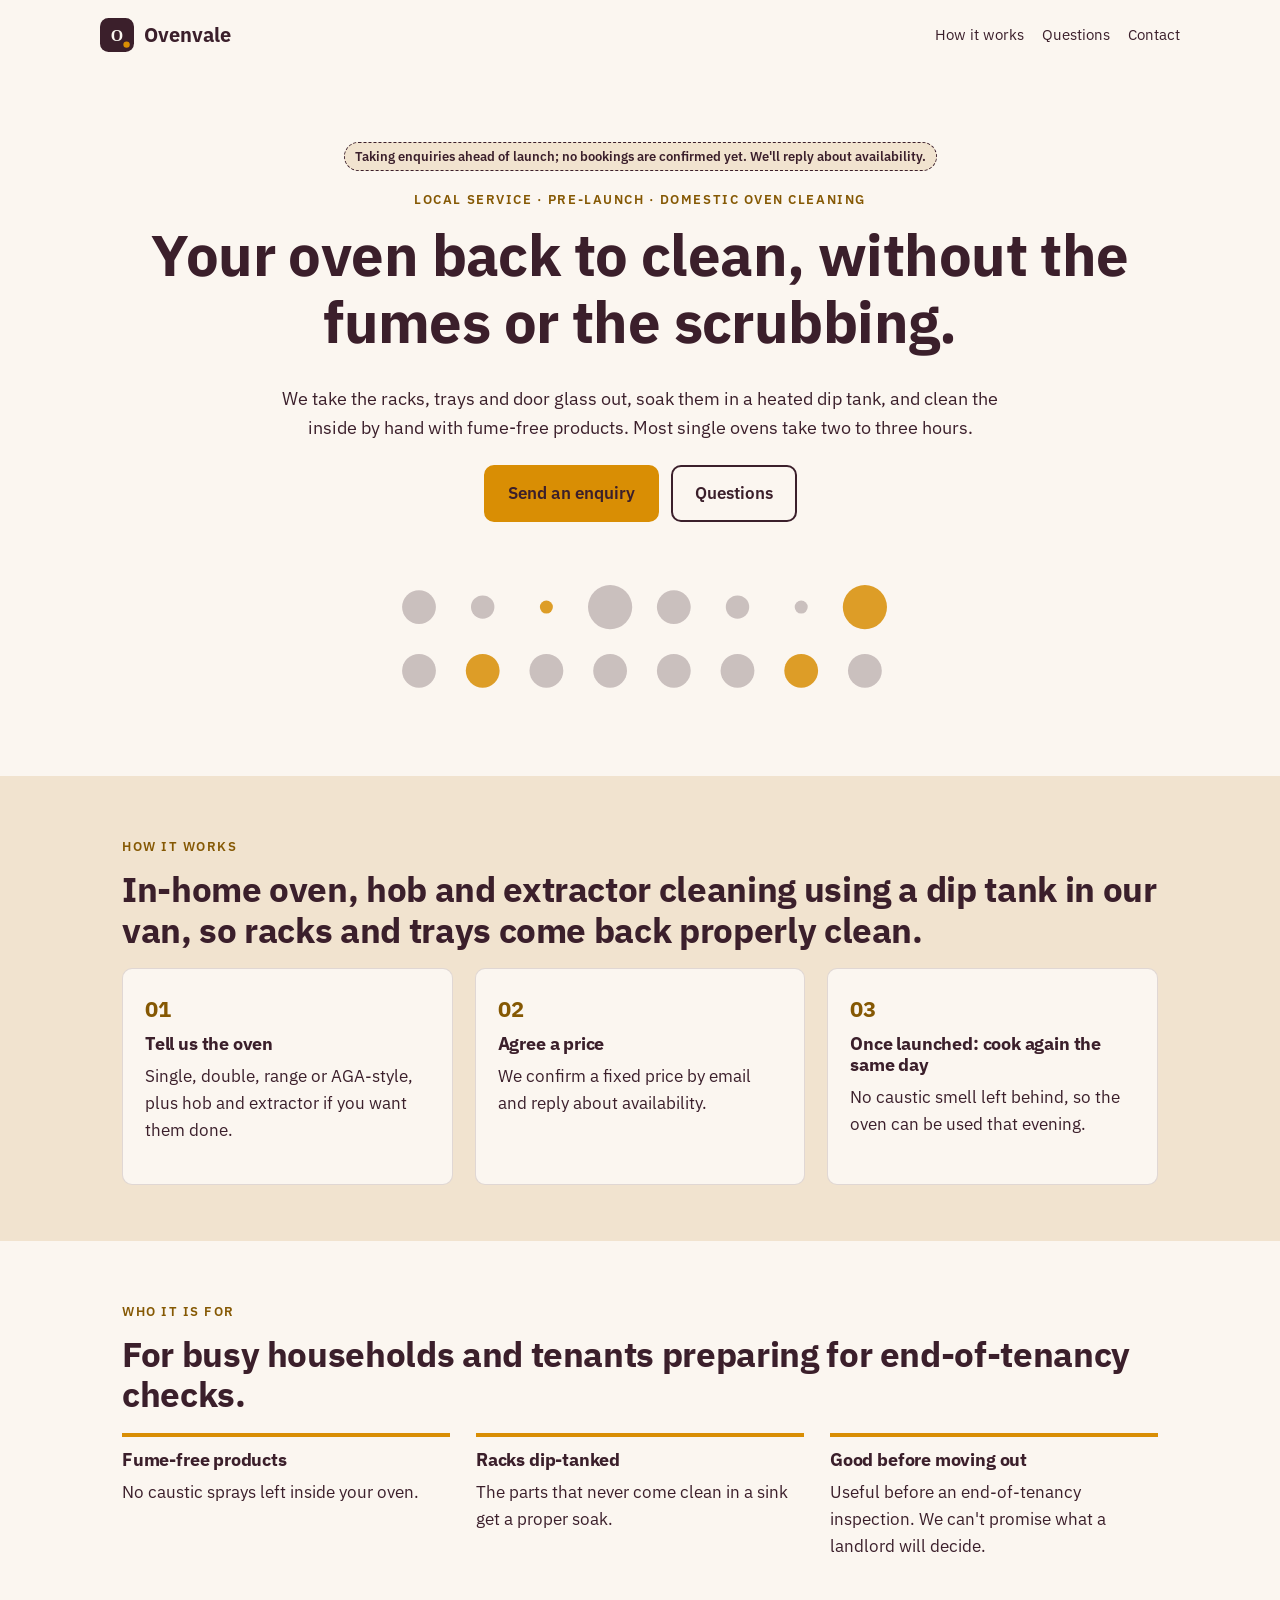
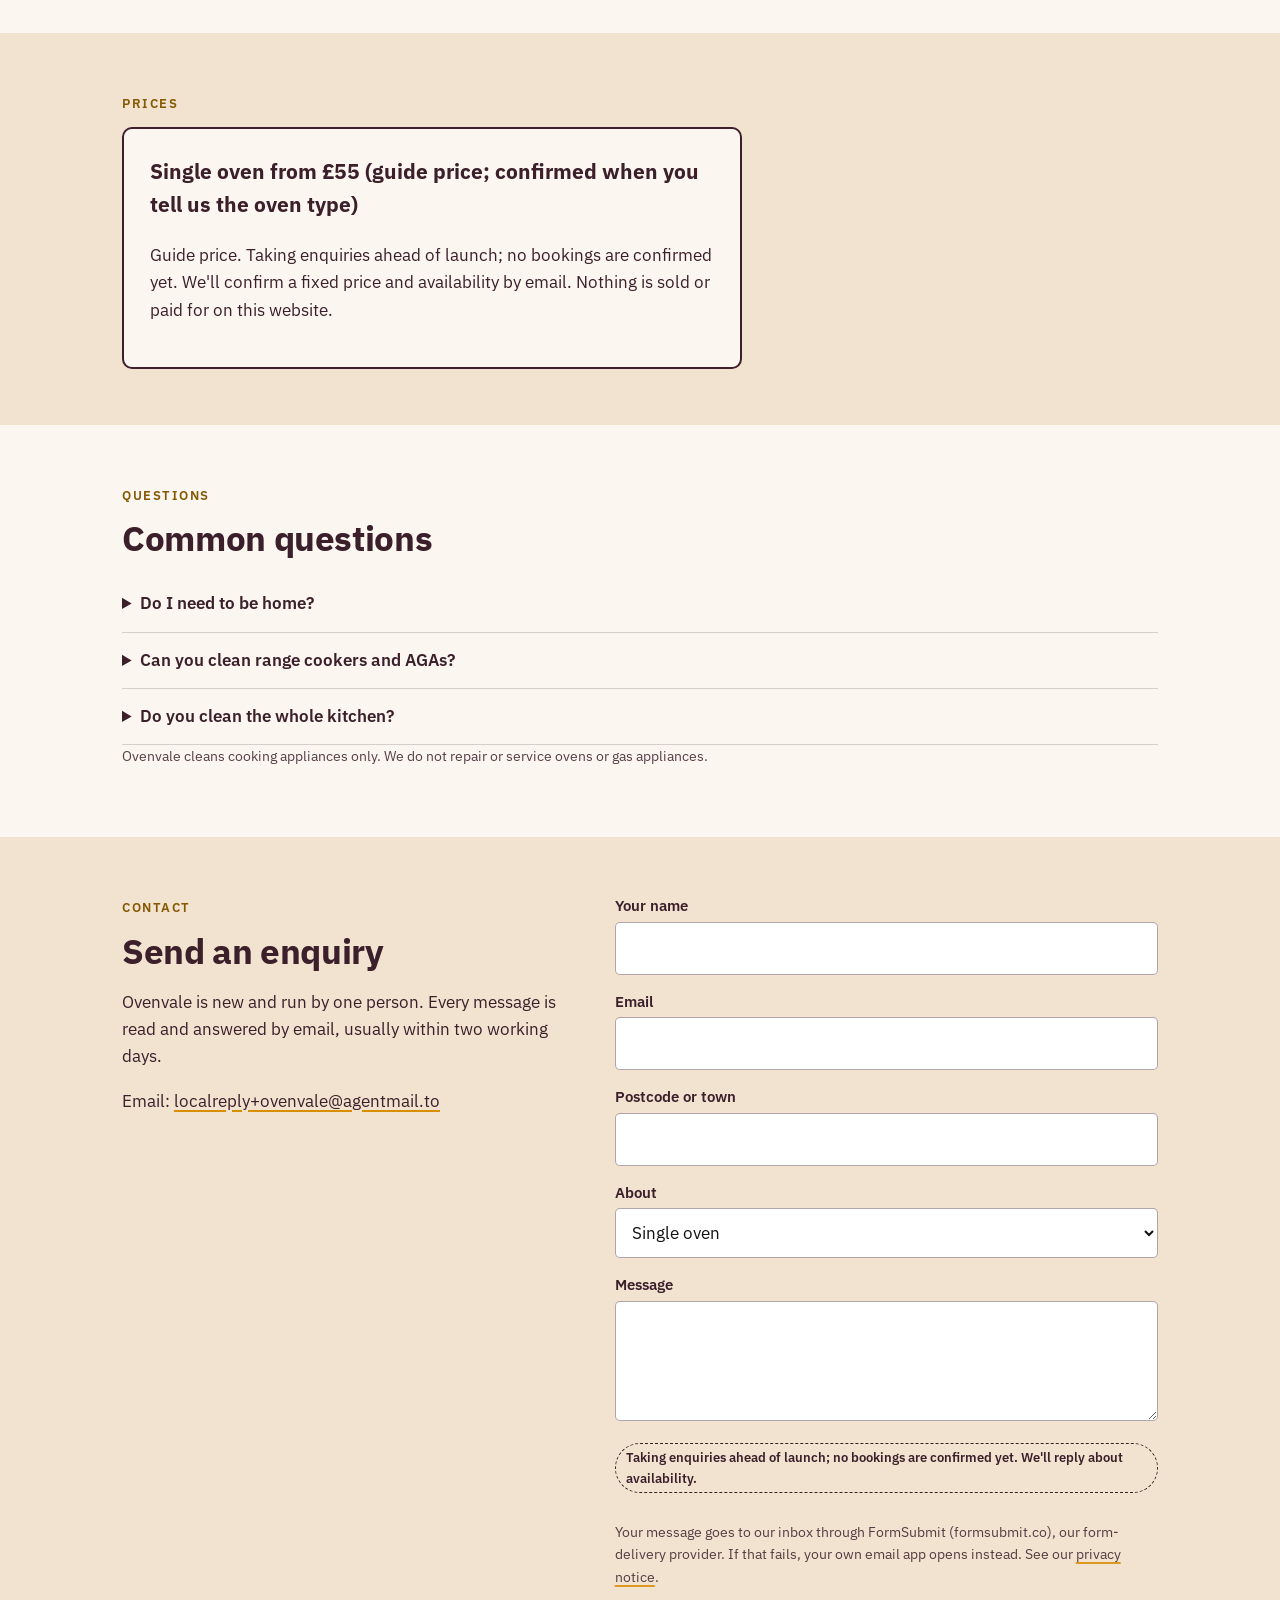
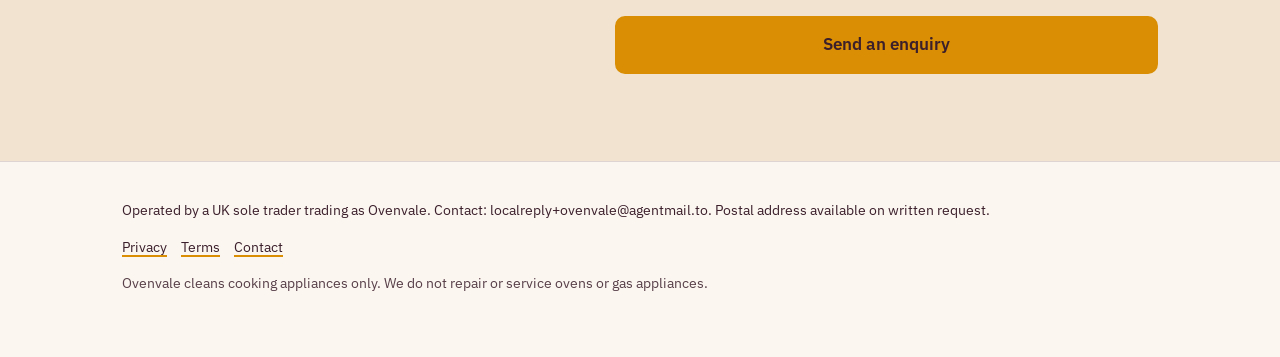
==== index.html @ 5420f359 "Publish site 2026-10-19 19:14 BST" ====
<!doctype html>
<html lang="en-GB">
<head>
<meta charset="utf-8">
<meta name="viewport" content="width=device-width, initial-scale=1">
<meta http-equiv="Content-Security-Policy" content="default-src 'self'; img-src 'self' data: https://localreplyloop.goatcounter.com; style-src 'self'; script-src 'self'; font-src 'self'; connect-src 'self' https://formsubmit.co; form-action 'self'; base-uri 'self'; object-src 'none'">
<meta name="referrer" content="strict-origin-when-cross-origin">
<title>Ovenvale: Your oven back to clean, without the fumes or the scrubbing</title>
<meta name="description" content="In-home oven, hob and extractor cleaning using a dip tank in our van, so racks and trays come back properly clean.">
<meta name="theme-color" content="#3B1F2B">
<meta property="og:type" content="website"><meta property="og:title" content="Ovenvale: Your oven back to clean, without the fumes or the scrubbing"><meta property="og:description" content="In-home oven, hob and extractor cleaning using a dip tank in our van, so racks and trays come back properly clean.">
<meta property="og:image" content="https://evanturner557-del.github.io/ovenvale/assets/og.png"><meta property="og:image:width" content="1200"><meta property="og:image:height" content="630">
<meta property="og:image:alt" content="Ovenvale: Your oven back to clean, without the fumes or the scrubbing."><meta property="og:site_name" content="Ovenvale"><meta property="og:locale" content="en_GB">
<meta property="og:url" content="https://evanturner557-del.github.io/ovenvale/"><meta name="twitter:card" content="summary_large_image">
<link rel="canonical" href="https://evanturner557-del.github.io/ovenvale/">
<link rel="icon" href="assets/favicon.svg" type="image/svg+xml">
<link rel="stylesheet" href="assets/site.css">
<script src="assets/config.js"></script>
<script src="assets/analytics.js" defer></script>
<script src="_shared/kit.js" defer></script>
</head>
<body>
<a class="skip" href="#main">Skip to content</a>
<header><div class="wrap top"><a class="brand" href="./"><svg viewBox="0 0 64 64" aria-hidden="true" width="34" height="34"><rect width="64" height="64" rx="16" fill="#3B1F2B"/><text x="32" y="43" text-anchor="middle" font-family="Georgia, serif" font-weight="700" font-size="30" fill="#FBF6F0">O</text><circle cx="50" cy="50" r="6" fill="#D98E04"/></svg>Ovenvale</a><nav aria-label="Primary"><a href="#how">How it works</a><a href="#faq">Questions</a><a href="#contact">Contact</a></nav></div></header><section class="hero"><div class="wrap"><span class="draft">Taking enquiries ahead of launch; no bookings are confirmed yet. We&#x27;ll reply about availability.</span><br><span class="eyebrow">Local service · pre-launch · Domestic oven cleaning</span><h1>Your oven back to clean, without the fumes or the scrubbing.</h1><p class="lede">We take the racks, trays and door glass out, soak them in a heated dip tank, and clean the inside by hand with fume-free products. Most single ovens take two to three hours.</p><div class="ctas"><a class="btn" href="#contact" data-cta="hero">Send an enquiry</a><a class="btn ghost" href="#faq" data-cta="hero-secondary">Questions</a></div><div class="art"><svg viewBox="0 0 400 400" role="img" aria-label="Decorative pattern" class="motif" preserveAspectRatio="xMidYMid slice"><circle cx="30" cy="30" r="13" fill="#D98E04" fill-opacity="0.85"/><circle cx="30" cy="79" r="13" fill="#3B1F2B" fill-opacity="0.25"/><circle cx="30" cy="128" r="13" fill="#3B1F2B" fill-opacity="0.25"/><circle cx="30" cy="177" r="13" fill="#3B1F2B" fill-opacity="0.25"/><circle cx="30" cy="226" r="13" fill="#3B1F2B" fill-opacity="0.25"/><circle cx="30" cy="275" r="13" fill="#D98E04" fill-opacity="0.85"/><circle cx="30" cy="324" r="13" fill="#3B1F2B" fill-opacity="0.25"/><circle cx="30" cy="373" r="13" fill="#3B1F2B" fill-opacity="0.25"/><circle cx="79" cy="30" r="13" fill="#3B1F2B" fill-opacity="0.25"/><circle cx="79" cy="79" r="17" fill="#3B1F2B" fill-opacity="0.25"/><circle cx="79" cy="128" r="5" fill="#3B1F2B" fill-opacity="0.25"/><circle cx="79" cy="177" r="9" fill="#3B1F2B" fill-opacity="0.25"/><circle cx="79" cy="226" r="13" fill="#D98E04" fill-opacity="0.85"/><circle cx="79" cy="275" r="17" fill="#3B1F2B" fill-opacity="0.25"/><circle cx="79" cy="324" r="5" fill="#3B1F2B" fill-opacity="0.25"/><circle cx="79" cy="373" r="9" fill="#3B1F2B" fill-opacity="0.25"/><circle cx="128" cy="30" r="13" fill="#3B1F2B" fill-opacity="0.25"/><circle cx="128" cy="79" r="5" fill="#3B1F2B" fill-opacity="0.25"/><circle cx="128" cy="128" r="13" fill="#3B1F2B" fill-opacity="0.25"/><circle cx="128" cy="177" r="5" fill="#D98E04" fill-opacity="0.85"/><circle cx="128" cy="226" r="13" fill="#3B1F2B" fill-opacity="0.25"/><circle cx="128" cy="275" r="5" fill="#3B1F2B" fill-opacity="0.25"/><circle cx="128" cy="324" r="13" fill="#3B1F2B" fill-opacity="0.25"/><circle cx="128" cy="373" r="5" fill="#3B1F2B" fill-opacity="0.25"/><circle cx="177" cy="30" r="13" fill="#3B1F2B" fill-opacity="0.25"/><circle cx="177" cy="79" r="9" fill="#3B1F2B" fill-opacity="0.25"/><circle cx="177" cy="128" r="5" fill="#D98E04" fill-opacity="0.85"/><circle cx="177" cy="177" r="17" fill="#3B1F2B" fill-opacity="0.25"/><circle cx="177" cy="226" r="13" fill="#3B1F2B" fill-opacity="0.25"/><circle cx="177" cy="275" r="9" fill="#3B1F2B" fill-opacity="0.25"/><circle cx="177" cy="324" r="5" fill="#3B1F2B" fill-opacity="0.25"/><circle cx="177" cy="373" r="17" fill="#D98E04" fill-opacity="0.85"/><circle cx="226" cy="30" r="13" fill="#3B1F2B" fill-opacity="0.25"/><circle cx="226" cy="79" r="13" fill="#D98E04" fill-opacity="0.85"/><circle cx="226" cy="128" r="13" fill="#3B1F2B" fill-opacity="0.25"/><circle cx="226" cy="177" r="13" fill="#3B1F2B" fill-opacity="0.25"/><circle cx="226" cy="226" r="13" fill="#3B1F2B" fill-opacity="0.25"/><circle cx="226" cy="275" r="13" fill="#3B1F2B" fill-opacity="0.25"/><circle cx="226" cy="324" r="13" fill="#D98E04" fill-opacity="0.85"/><circle cx="226" cy="373" r="13" fill="#3B1F2B" fill-opacity="0.25"/><circle cx="275" cy="30" r="13" fill="#D98E04" fill-opacity="0.85"/><circle cx="275" cy="79" r="17" fill="#3B1F2B" fill-opacity="0.25"/><circle cx="275" cy="128" r="5" fill="#3B1F2B" fill-opacity="0.25"/><circle cx="275" cy="177" r="9" fill="#3B1F2B" fill-opacity="0.25"/><circle cx="275" cy="226" r="13" fill="#3B1F2B" fill-opacity="0.25"/><circle cx="275" cy="275" r="17" fill="#D98E04" fill-opacity="0.85"/><circle cx="275" cy="324" r="5" fill="#3B1F2B" fill-opacity="0.25"/><circle cx="275" cy="373" r="9" fill="#3B1F2B" fill-opacity="0.25"/><circle cx="324" cy="30" r="13" fill="#3B1F2B" fill-opacity="0.25"/><circle cx="324" cy="79" r="5" fill="#3B1F2B" fill-opacity="0.25"/><circle cx="324" cy="128" r="13" fill="#3B1F2B" fill-opacity="0.25"/><circle cx="324" cy="177" r="5" fill="#3B1F2B" fill-opacity="0.25"/><circle cx="324" cy="226" r="13" fill="#D98E04" fill-opacity="0.85"/><circle cx="324" cy="275" r="5" fill="#3B1F2B" fill-opacity="0.25"/><circle cx="324" cy="324" r="13" fill="#3B1F2B" fill-opacity="0.25"/><circle cx="324" cy="373" r="5" fill="#3B1F2B" fill-opacity="0.25"/><circle cx="373" cy="30" r="13" fill="#3B1F2B" fill-opacity="0.25"/><circle cx="373" cy="79" r="9" fill="#3B1F2B" fill-opacity="0.25"/><circle cx="373" cy="128" r="5" fill="#3B1F2B" fill-opacity="0.25"/><circle cx="373" cy="177" r="17" fill="#D98E04" fill-opacity="0.85"/><circle cx="373" cy="226" r="13" fill="#3B1F2B" fill-opacity="0.25"/><circle cx="373" cy="275" r="9" fill="#3B1F2B" fill-opacity="0.25"/><circle cx="373" cy="324" r="5" fill="#3B1F2B" fill-opacity="0.25"/><circle cx="373" cy="373" r="17" fill="#3B1F2B" fill-opacity="0.25"/></svg></div></div></section>
<main id="main">
<section class="tint" id="how"><div class="wrap"><span class="eyebrow">How it works</span><h2>In-home oven, hob and extractor cleaning using a dip tank in our van, so racks and trays come back properly clean.</h2><div class="steps"><div class="step"><h3>Tell us the oven</h3><p>Single, double, range or AGA-style, plus hob and extractor if you want them done.</p></div><div class="step"><h3>Agree a price</h3><p>We confirm a fixed price by email and reply about availability.</p></div><div class="step"><h3>Once launched: cook again the same day</h3><p>No caustic smell left behind, so the oven can be used that evening.</p></div></div></div></section>
<section><div class="wrap"><span class="eyebrow">Who it is for</span><h2>For busy households and tenants preparing for end-of-tenancy checks.</h2><div class="points"><div class="point"><h3>Fume-free products</h3><p>No caustic sprays left inside your oven.</p></div><div class="point"><h3>Racks dip-tanked</h3><p>The parts that never come clean in a sink get a proper soak.</p></div><div class="point"><h3>Good before moving out</h3><p>Useful before an end-of-tenancy inspection. We can&#x27;t promise what a landlord will decide.</p></div></div></div></section>
<section class="tint" id="price"><div class="wrap"><span class="eyebrow">Prices</span><div class="pricebox"><p class="price">Single oven from £55 (guide price; confirmed when you tell us the oven type)</p><p>Guide price. Taking enquiries ahead of launch; no bookings are confirmed yet. We&#x27;ll confirm a fixed price and availability by email. Nothing is sold or paid for on this website.</p></div></div></section>
<section id="faq"><div class="wrap"><span class="eyebrow">Questions</span><h2>Common questions</h2><details><summary>Do I need to be home?</summary><p>Someone needs to let us in and be around at the end to check the oven. You don&#x27;t need to watch.</p></details><details><summary>Can you clean range cookers and AGAs?</summary><p>Range cookers yes. For AGA-style heat-storage cookers, tell us the model first so we can check.</p></details><details><summary>Do you clean the whole kitchen?</summary><p>No. Ovens, hobs, extractors and microwaves only.</p></details><p class="fine" style="margin-top:18px">Ovenvale cleans cooking appliances only. We do not repair or service ovens or gas appliances.</p></div></section>
<section class="tint" id="contact"><div class="wrap contact-grid"><div><span class="eyebrow">Contact</span><h2>Send an enquiry</h2><p>Ovenvale is new and run by one person. Every message is read and answered by email, usually within two working days.</p><p>Email: <a href="mailto:localreply+ovenvale@agentmail.to">localreply+ovenvale@agentmail.to</a></p></div><form class="form" data-contact data-formsubmit="localreply+ovenvale@agentmail.to" data-email="localreply+ovenvale@agentmail.to" data-subject="Ovenvale enquiry" novalidate>
<div><label for="f-name">Your name</label><input id="f-name" name="name" autocomplete="name" required></div>
<div><label for="f-email">Email</label><input id="f-email" name="email" type="email" autocomplete="email" required></div>
<div><label for="f-postcode">Postcode or town</label><input id="f-postcode" name="postcode" autocomplete="postal-code"></div><div><label for="f-plan">About</label><select id="f-plan" name="plan"><option value="Single oven">Single oven</option><option value="Double oven">Double oven</option><option value="Range cooker">Range cooker</option><option value="Hob or extractor too">Hob or extractor too</option></select></div>
<div><label for="f-message">Message</label><textarea id="f-message" name="message"></textarea></div>
<p class="draft">Taking enquiries ahead of launch; no bookings are confirmed yet. We&#x27;ll reply about availability.</p><p class="hint">Your message goes to our inbox through FormSubmit (formsubmit.co), our form-delivery provider. If that fails, your own email app opens instead. See our <a href="privacy.html">privacy notice</a>.</p>
<button class="btn" type="submit">Send an enquiry</button>
<p class="form-status" role="status" aria-live="polite"></p>
</form></div></section>
</main><footer><div class="wrap"><p>Operated by a UK sole trader trading as Ovenvale. Contact: localreply+ovenvale@agentmail.to. Postal address available on written request.</p>
<p><a href="privacy.html">Privacy</a><a href="terms.html">Terms</a><a href="./#contact">Contact</a></p>
<p class="fine">Ovenvale cleans cooking appliances only. We do not repair or service ovens or gas appliances.</p></div></footer>
</body></html>
---- assets/site.css ----
@font-face{font-family:'IBM Plex Sans';font-weight:700;font-style:normal;font-display:swap;src:url(fonts/ibm-plex-sans-latin-700-normal.woff2) format('woff2')}
@font-face{font-family:'IBM Plex Sans';font-weight:400;font-style:normal;font-display:swap;src:url(fonts/ibm-plex-sans-latin-400-normal.woff2) format('woff2')}
@font-face{font-family:'IBM Plex Sans';font-weight:600;font-style:normal;font-display:swap;src:url(fonts/ibm-plex-sans-latin-600-normal.woff2) format('woff2')}
:root{--ink:#3B1F2B;--paper:#FBF6F0;--acc:#D98E04;--acc-text:#855803;--on-acc:#3B1F2B;--soft:#F1E3CF;--on-ink:#FBF6F0;--r:10px;--br:10px;--head:'IBM Plex Sans', system-ui, sans-serif;--body:'IBM Plex Sans', system-ui, sans-serif}
*,*::before,*::after{box-sizing:border-box}html{scroll-behavior:smooth}@media (prefers-reduced-motion:reduce){html{scroll-behavior:auto}*{transition:none!important}}
body{margin:0;font-family:var(--body);color:var(--ink);background:var(--paper);line-height:1.6;font-size:17px;-webkit-font-smoothing:antialiased}
h1,h2,h3{font-family:var(--head);line-height:1.15;margin:0 0 .5em;letter-spacing:-.01em}h1{font-size:clamp(2.1rem,5vw,3.6rem)}h2{font-size:clamp(1.5rem,3vw,2.2rem)}h3{font-size:1.15rem}
p{margin:0 0 1em}a{color:var(--ink);text-decoration-color:var(--acc);text-underline-offset:3px;text-decoration-thickness:2px}
.wrap{max-width:1080px;margin:0 auto;padding:0 22px}.skip{position:absolute;left:-999px}.skip:focus{left:12px;top:12px;background:var(--ink);color:var(--on-ink);padding:8px 12px;z-index:9}
:focus-visible{outline:3px solid var(--acc);outline-offset:2px}
.top{display:flex;align-items:center;justify-content:space-between;padding:18px 0;gap:16px}.brand{display:flex;align-items:center;gap:10px;font-family:var(--head);font-weight:700;font-size:1.25rem;text-decoration:none}
.top nav a{margin-left:18px;font-size:.95rem;text-decoration:none}.top nav a:hover{text-decoration:underline}
.btn{display:inline-block;background:var(--acc);color:var(--on-acc);padding:13px 22px;border-radius:var(--br);font-weight:600;text-decoration:none;border:2px solid var(--acc);cursor:pointer;font:inherit;font-weight:600}
.btn:hover{filter:brightness(.94)}.btn.ghost{background:transparent;color:var(--ink);border-color:var(--ink)}
.eyebrow{display:inline-block;font-size:.8rem;letter-spacing:.12em;text-transform:uppercase;font-weight:600;color:var(--acc-text);margin-bottom:12px}
.hero{padding:48px 0 64px}.hero .lede{font-size:1.15rem;max-width:40em}.ctas{display:flex;gap:12px;flex-wrap:wrap;margin-top:22px}
.motif{width:100%;height:auto;max-width:420px;display:block}
.draft{display:inline-block;background:var(--soft);border:1px dashed var(--ink);padding:3px 10px;border-radius:999px;font-size:.82rem;font-weight:600;margin-bottom:14px}
section{padding:56px 0}.tint{background:var(--soft)}
.steps{display:grid;grid-template-columns:repeat(auto-fit,minmax(220px,1fr));gap:22px;counter-reset:s}
.step{padding:22px;border-radius:var(--r);background:var(--paper);border:1px solid color-mix(in srgb,var(--ink) 14%,transparent)}
.step::before{counter-increment:s;content:"0" counter(s);font-family:var(--head);font-weight:700;color:var(--acc-text);display:block;font-size:1.4rem;margin-bottom:6px}
.points{display:grid;grid-template-columns:repeat(auto-fit,minmax(240px,1fr));gap:26px}.point h3{border-top:4px solid var(--acc);padding-top:12px}
.price{font-family:var(--head);font-size:1.3rem;font-weight:700}.pricebox{border:2px solid var(--ink);border-radius:var(--r);padding:26px;max-width:620px;background:var(--paper)}
details{border-bottom:1px solid color-mix(in srgb,var(--ink) 18%,transparent);padding:14px 0}summary{cursor:pointer;font-weight:600}details p{margin-top:10px}
.form{display:grid;gap:14px;max-width:620px}.form label{font-weight:600;font-size:.95rem;display:block;margin-bottom:4px}
.form input,.form textarea,.form select{width:100%;padding:12px;border:1.5px solid color-mix(in srgb,var(--ink) 40%,transparent);border-radius:calc(var(--r)/2);font:inherit;background:#fff;color:#111}
.form textarea{min-height:120px}.hint,.fine{font-size:.88rem;opacity:.85}.form-status{font-weight:600}
.contact-grid{display:grid;grid-template-columns:1fr 1.2fr;gap:40px}@media(max-width:800px){.contact-grid{grid-template-columns:1fr}.top nav{display:none}}
footer{padding:36px 0 48px;font-size:.9rem;border-top:1px solid color-mix(in srgb,var(--ink) 15%,transparent)}footer a{margin-right:14px}
.tool{background:var(--paper);border:2px solid var(--ink);border-radius:var(--r);padding:26px;max-width:640px}.tool .row{display:grid;grid-template-columns:1fr 140px;gap:12px;align-items:center;margin-bottom:10px}
.tool input[type=number]{padding:10px;border:1.5px solid var(--ink);border-radius:8px;font:inherit;width:100%}.result{margin-top:16px;padding:16px;background:var(--soft);border-radius:calc(var(--r)/2);min-height:3em}
.check h3{margin-top:18px}.check label{display:flex;gap:10px;align-items:flex-start;padding:6px 0}.check input{width:20px;height:20px;accent-color:var(--acc)}
.legal{max-width:760px}.legal h2{font-size:1.3rem;margin-top:1.6em}
.hero{text-align:center;padding-top:72px}.hero .lede{margin:0 auto}.hero .ctas{justify-content:center}.hero .art{max-width:520px;margin:40px auto 0}.hero .art svg{max-width:none;height:150px;width:100%;border-radius:var(--r)}
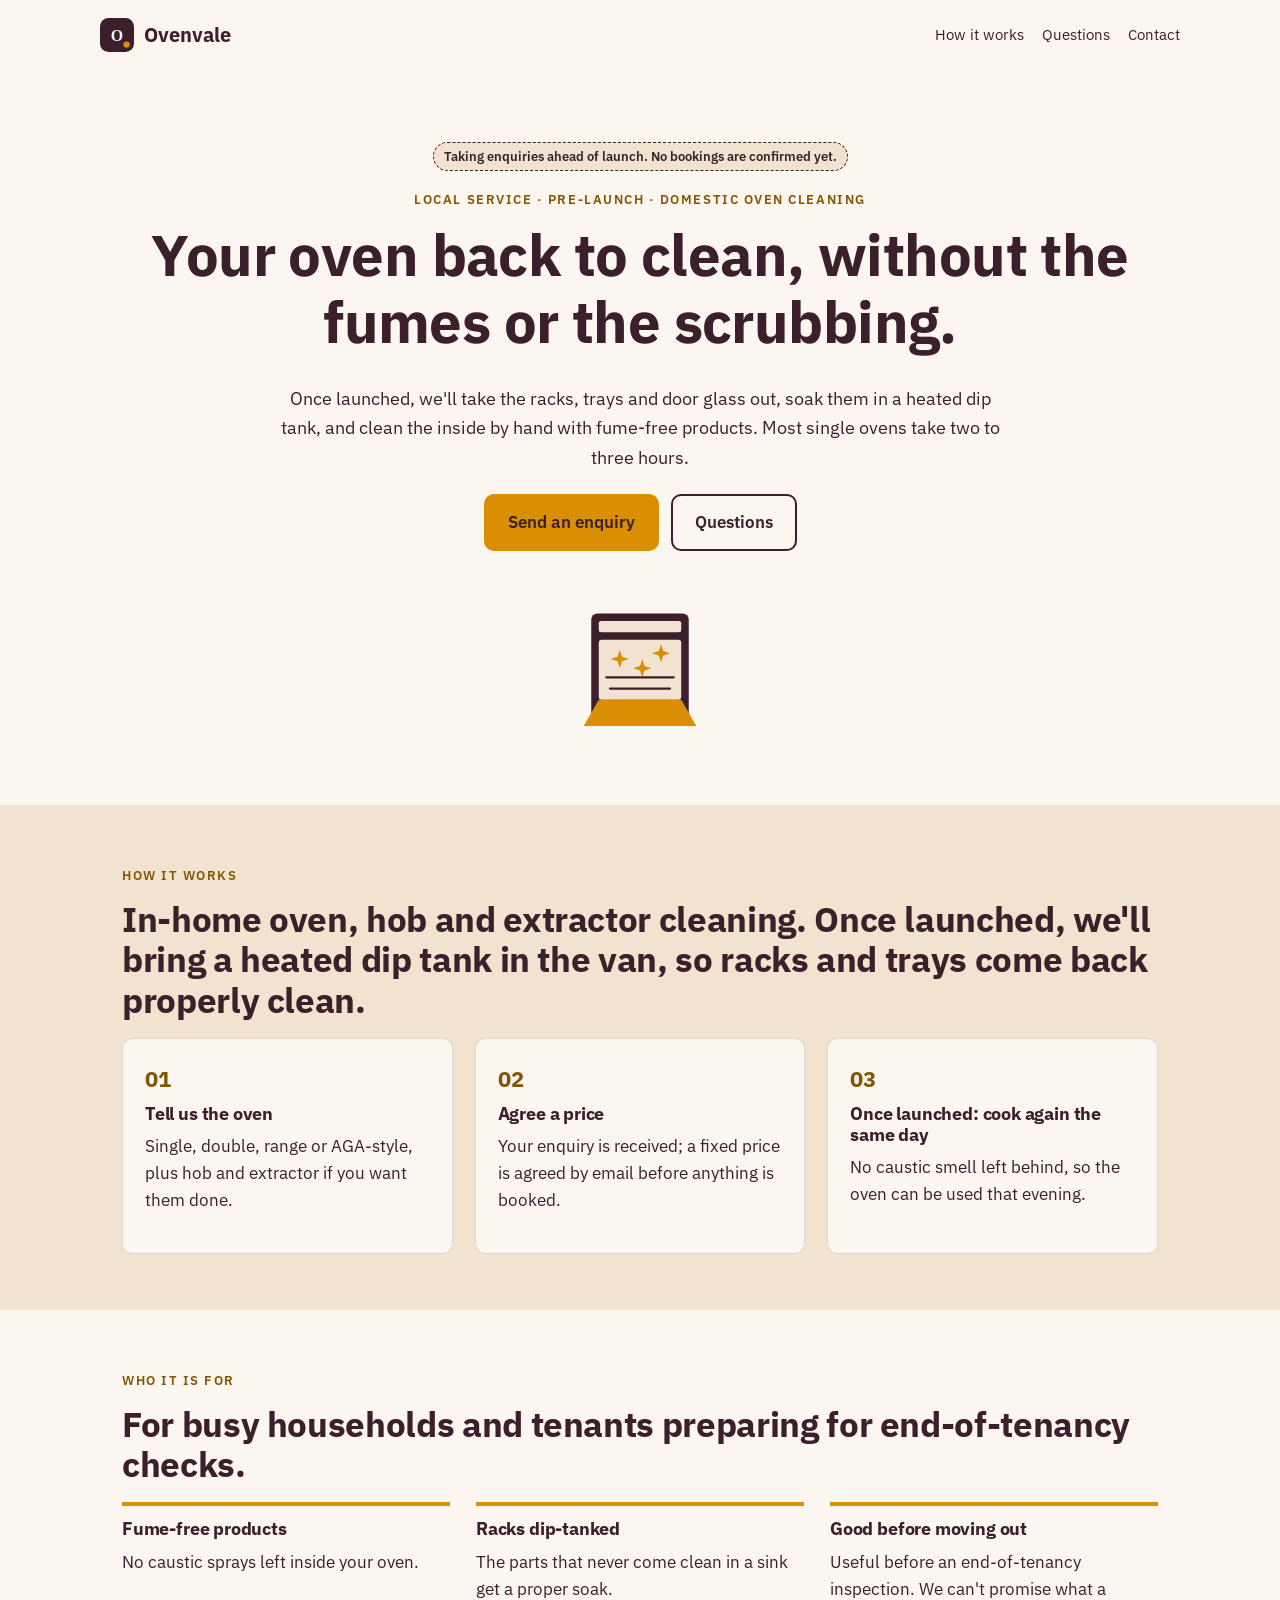
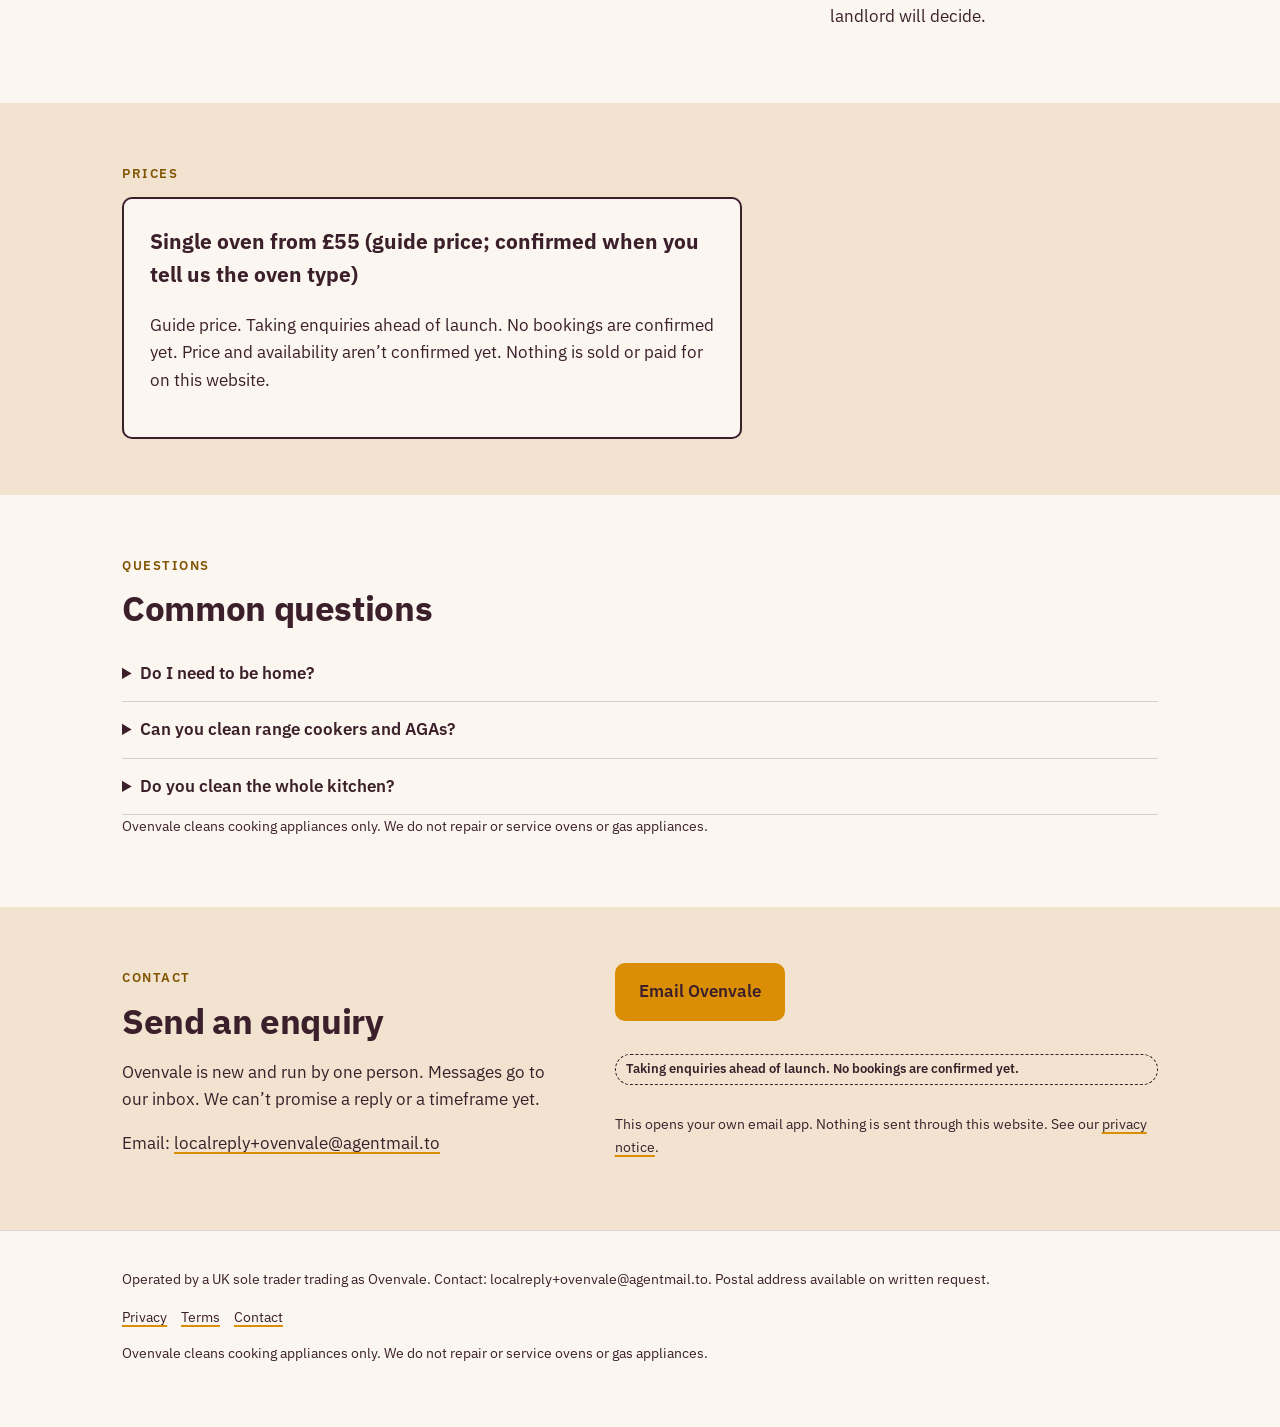
==== commit ad990c3f: "Publish site 2026-10-21 08:28 BST" ====
--- a/index.html
+++ b/index.html
@@ -3,12 +3,12 @@
 <head>
 <meta charset="utf-8">
 <meta name="viewport" content="width=device-width, initial-scale=1">
-<meta http-equiv="Content-Security-Policy" content="default-src 'self'; img-src 'self' data: https://localreplyloop.goatcounter.com; style-src 'self'; script-src 'self'; font-src 'self'; connect-src 'self' https://formsubmit.co; form-action 'self'; base-uri 'self'; object-src 'none'">
+<meta http-equiv="Content-Security-Policy" content="default-src 'self'; img-src 'self' data: https://localreplyloop.goatcounter.com; style-src 'self'; script-src 'self'; font-src 'self'; connect-src 'self'; form-action 'self'; base-uri 'self'; object-src 'none'">
 <meta name="referrer" content="strict-origin-when-cross-origin">
 <title>Ovenvale: Your oven back to clean, without the fumes or the scrubbing</title>
-<meta name="description" content="In-home oven, hob and extractor cleaning using a dip tank in our van, so racks and trays come back properly clean.">
+<meta name="description" content="In-home oven, hob and extractor cleaning. Once launched, we&#x27;ll bring a heated dip tank in the van, so racks and trays come back properly clean.">
 <meta name="theme-color" content="#3B1F2B">
-<meta property="og:type" content="website"><meta property="og:title" content="Ovenvale: Your oven back to clean, without the fumes or the scrubbing"><meta property="og:description" content="In-home oven, hob and extractor cleaning using a dip tank in our van, so racks and trays come back properly clean.">
+<meta property="og:type" content="website"><meta property="og:title" content="Ovenvale: Your oven back to clean, without the fumes or the scrubbing"><meta property="og:description" content="In-home oven, hob and extractor cleaning. Once launched, we&#x27;ll bring a heated dip tank in the van, so racks and trays come back properly clean.">
 <meta property="og:image" content="https://evanturner557-del.github.io/ovenvale/assets/og.png"><meta property="og:image:width" content="1200"><meta property="og:image:height" content="630">
 <meta property="og:image:alt" content="Ovenvale: Your oven back to clean, without the fumes or the scrubbing."><meta property="og:site_name" content="Ovenvale"><meta property="og:locale" content="en_GB">
 <meta property="og:url" content="https://evanturner557-del.github.io/ovenvale/"><meta name="twitter:card" content="summary_large_image">
@@ -21,21 +21,14 @@
 </head>
 <body>
 <a class="skip" href="#main">Skip to content</a>
-<header><div class="wrap top"><a class="brand" href="./"><svg viewBox="0 0 64 64" aria-hidden="true" width="34" height="34"><rect width="64" height="64" rx="16" fill="#3B1F2B"/><text x="32" y="43" text-anchor="middle" font-family="Georgia, serif" font-weight="700" font-size="30" fill="#FBF6F0">O</text><circle cx="50" cy="50" r="6" fill="#D98E04"/></svg>Ovenvale</a><nav aria-label="Primary"><a href="#how">How it works</a><a href="#faq">Questions</a><a href="#contact">Contact</a></nav></div></header><section class="hero"><div class="wrap"><span class="draft">Taking enquiries ahead of launch; no bookings are confirmed yet. We&#x27;ll reply about availability.</span><br><span class="eyebrow">Local service · pre-launch · Domestic oven cleaning</span><h1>Your oven back to clean, without the fumes or the scrubbing.</h1><p class="lede">We take the racks, trays and door glass out, soak them in a heated dip tank, and clean the inside by hand with fume-free products. Most single ovens take two to three hours.</p><div class="ctas"><a class="btn" href="#contact" data-cta="hero">Send an enquiry</a><a class="btn ghost" href="#faq" data-cta="hero-secondary">Questions</a></div><div class="art"><svg viewBox="0 0 400 400" role="img" aria-label="Decorative pattern" class="motif" preserveAspectRatio="xMidYMid slice"><circle cx="30" cy="30" r="13" fill="#D98E04" fill-opacity="0.85"/><circle cx="30" cy="79" r="13" fill="#3B1F2B" fill-opacity="0.25"/><circle cx="30" cy="128" r="13" fill="#3B1F2B" fill-opacity="0.25"/><circle cx="30" cy="177" r="13" fill="#3B1F2B" fill-opacity="0.25"/><circle cx="30" cy="226" r="13" fill="#3B1F2B" fill-opacity="0.25"/><circle cx="30" cy="275" r="13" fill="#D98E04" fill-opacity="0.85"/><circle cx="30" cy="324" r="13" fill="#3B1F2B" fill-opacity="0.25"/><circle cx="30" cy="373" r="13" fill="#3B1F2B" fill-opacity="0.25"/><circle cx="79" cy="30" r="13" fill="#3B1F2B" fill-opacity="0.25"/><circle cx="79" cy="79" r="17" fill="#3B1F2B" fill-opacity="0.25"/><circle cx="79" cy="128" r="5" fill="#3B1F2B" fill-opacity="0.25"/><circle cx="79" cy="177" r="9" fill="#3B1F2B" fill-opacity="0.25"/><circle cx="79" cy="226" r="13" fill="#D98E04" fill-opacity="0.85"/><circle cx="79" cy="275" r="17" fill="#3B1F2B" fill-opacity="0.25"/><circle cx="79" cy="324" r="5" fill="#3B1F2B" fill-opacity="0.25"/><circle cx="79" cy="373" r="9" fill="#3B1F2B" fill-opacity="0.25"/><circle cx="128" cy="30" r="13" fill="#3B1F2B" fill-opacity="0.25"/><circle cx="128" cy="79" r="5" fill="#3B1F2B" fill-opacity="0.25"/><circle cx="128" cy="128" r="13" fill="#3B1F2B" fill-opacity="0.25"/><circle cx="128" cy="177" r="5" fill="#D98E04" fill-opacity="0.85"/><circle cx="128" cy="226" r="13" fill="#3B1F2B" fill-opacity="0.25"/><circle cx="128" cy="275" r="5" fill="#3B1F2B" fill-opacity="0.25"/><circle cx="128" cy="324" r="13" fill="#3B1F2B" fill-opacity="0.25"/><circle cx="128" cy="373" r="5" fill="#3B1F2B" fill-opacity="0.25"/><circle cx="177" cy="30" r="13" fill="#3B1F2B" fill-opacity="0.25"/><circle cx="177" cy="79" r="9" fill="#3B1F2B" fill-opacity="0.25"/><circle cx="177" cy="128" r="5" fill="#D98E04" fill-opacity="0.85"/><circle cx="177" cy="177" r="17" fill="#3B1F2B" fill-opacity="0.25"/><circle cx="177" cy="226" r="13" fill="#3B1F2B" fill-opacity="0.25"/><circle cx="177" cy="275" r="9" fill="#3B1F2B" fill-opacity="0.25"/><circle cx="177" cy="324" r="5" fill="#3B1F2B" fill-opacity="0.25"/><circle cx="177" cy="373" r="17" fill="#D98E04" fill-opacity="0.85"/><circle cx="226" cy="30" r="13" fill="#3B1F2B" fill-opacity="0.25"/><circle cx="226" cy="79" r="13" fill="#D98E04" fill-opacity="0.85"/><circle cx="226" cy="128" r="13" fill="#3B1F2B" fill-opacity="0.25"/><circle cx="226" cy="177" r="13" fill="#3B1F2B" fill-opacity="0.25"/><circle cx="226" cy="226" r="13" fill="#3B1F2B" fill-opacity="0.25"/><circle cx="226" cy="275" r="13" fill="#3B1F2B" fill-opacity="0.25"/><circle cx="226" cy="324" r="13" fill="#D98E04" fill-opacity="0.85"/><circle cx="226" cy="373" r="13" fill="#3B1F2B" fill-opacity="0.25"/><circle cx="275" cy="30" r="13" fill="#D98E04" fill-opacity="0.85"/><circle cx="275" cy="79" r="17" fill="#3B1F2B" fill-opacity="0.25"/><circle cx="275" cy="128" r="5" fill="#3B1F2B" fill-opacity="0.25"/><circle cx="275" cy="177" r="9" fill="#3B1F2B" fill-opacity="0.25"/><circle cx="275" cy="226" r="13" fill="#3B1F2B" fill-opacity="0.25"/><circle cx="275" cy="275" r="17" fill="#D98E04" fill-opacity="0.85"/><circle cx="275" cy="324" r="5" fill="#3B1F2B" fill-opacity="0.25"/><circle cx="275" cy="373" r="9" fill="#3B1F2B" fill-opacity="0.25"/><circle cx="324" cy="30" r="13" fill="#3B1F2B" fill-opacity="0.25"/><circle cx="324" cy="79" r="5" fill="#3B1F2B" fill-opacity="0.25"/><circle cx="324" cy="128" r="13" fill="#3B1F2B" fill-opacity="0.25"/><circle cx="324" cy="177" r="5" fill="#3B1F2B" fill-opacity="0.25"/><circle cx="324" cy="226" r="13" fill="#D98E04" fill-opacity="0.85"/><circle cx="324" cy="275" r="5" fill="#3B1F2B" fill-opacity="0.25"/><circle cx="324" cy="324" r="13" fill="#3B1F2B" fill-opacity="0.25"/><circle cx="324" cy="373" r="5" fill="#3B1F2B" fill-opacity="0.25"/><circle cx="373" cy="30" r="13" fill="#3B1F2B" fill-opacity="0.25"/><circle cx="373" cy="79" r="9" fill="#3B1F2B" fill-opacity="0.25"/><circle cx="373" cy="128" r="5" fill="#3B1F2B" fill-opacity="0.25"/><circle cx="373" cy="177" r="17" fill="#D98E04" fill-opacity="0.85"/><circle cx="373" cy="226" r="13" fill="#3B1F2B" fill-opacity="0.25"/><circle cx="373" cy="275" r="9" fill="#3B1F2B" fill-opacity="0.25"/><circle cx="373" cy="324" r="5" fill="#3B1F2B" fill-opacity="0.25"/><circle cx="373" cy="373" r="17" fill="#3B1F2B" fill-opacity="0.25"/></svg></div></div></section>
+<header><div class="wrap top"><a class="brand" href="./"><svg viewBox="0 0 64 64" aria-hidden="true" width="34" height="34"><rect width="64" height="64" rx="16" fill="#3B1F2B"/><text x="32" y="43" text-anchor="middle" font-family="Georgia, serif" font-weight="700" font-size="30" fill="#FBF6F0">O</text><circle cx="50" cy="50" r="6" fill="#D98E04"/></svg>Ovenvale</a><nav aria-label="Primary"><a href="#how">How it works</a><a href="#faq">Questions</a><a href="#contact">Contact</a></nav></div></header>
 <main id="main">
-<section class="tint" id="how"><div class="wrap"><span class="eyebrow">How it works</span><h2>In-home oven, hob and extractor cleaning using a dip tank in our van, so racks and trays come back properly clean.</h2><div class="steps"><div class="step"><h3>Tell us the oven</h3><p>Single, double, range or AGA-style, plus hob and extractor if you want them done.</p></div><div class="step"><h3>Agree a price</h3><p>We confirm a fixed price by email and reply about availability.</p></div><div class="step"><h3>Once launched: cook again the same day</h3><p>No caustic smell left behind, so the oven can be used that evening.</p></div></div></div></section>
+<section class="hero"><div class="wrap"><span class="draft">Taking enquiries ahead of launch. No bookings are confirmed yet.</span><br><span class="eyebrow">Local service · pre-launch · Domestic oven cleaning</span><h1>Your oven back to clean, without the fumes or the scrubbing.</h1><p class="lede">Once launched, we&#x27;ll take the racks, trays and door glass out, soak them in a heated dip tank, and clean the inside by hand with fume-free products. Most single ovens take two to three hours.</p><div class="ctas"><a class="btn" href="#contact" data-cta="hero">Send an enquiry</a><a class="btn ghost" href="#faq" data-cta="hero-secondary">Questions</a></div><div class="art"><svg viewBox="0 0 400 400" aria-hidden="true" focusable="false" class="motif"><rect x="70" y="60" width="260" height="300" rx="16" fill="#3B1F2B"/><rect x="90" y="80" width="220" height="30" rx="6" fill="#F1E3CF"/><rect x="90" y="130" width="220" height="160" rx="8" fill="#F1E3CF"/><path d="M90 290 h220 l40 70 h-300z" fill="#D98E04"/><path d="M110 230 h180 M120 260 h160" fill="none" stroke="#3B1F2B" stroke-width="6" stroke-linecap="round" stroke-linejoin="round"/><path d="M140 175 l6 -18 6 18 18 6 -18 6 -6 18 -6 -18 -18 -6z" fill="#D98E04"/><path d="M250 160 l6 -18 6 18 18 6 -18 6 -6 18 -6 -18 -18 -6z" fill="#D98E04"/><path d="M200 200 l6 -18 6 18 18 6 -18 6 -6 18 -6 -18 -18 -6z" fill="#D98E04"/></svg></div></div></section>
+<section class="tint" id="how"><div class="wrap"><span class="eyebrow">How it works</span><h2>In-home oven, hob and extractor cleaning. Once launched, we&#x27;ll bring a heated dip tank in the van, so racks and trays come back properly clean.</h2><div class="steps"><div class="step"><h3>Tell us the oven</h3><p>Single, double, range or AGA-style, plus hob and extractor if you want them done.</p></div><div class="step"><h3>Agree a price</h3><p>Your enquiry is received; a fixed price is agreed by email before anything is booked.</p></div><div class="step"><h3>Once launched: cook again the same day</h3><p>No caustic smell left behind, so the oven can be used that evening.</p></div></div></div></section>
 <section><div class="wrap"><span class="eyebrow">Who it is for</span><h2>For busy households and tenants preparing for end-of-tenancy checks.</h2><div class="points"><div class="point"><h3>Fume-free products</h3><p>No caustic sprays left inside your oven.</p></div><div class="point"><h3>Racks dip-tanked</h3><p>The parts that never come clean in a sink get a proper soak.</p></div><div class="point"><h3>Good before moving out</h3><p>Useful before an end-of-tenancy inspection. We can&#x27;t promise what a landlord will decide.</p></div></div></div></section>
-<section class="tint" id="price"><div class="wrap"><span class="eyebrow">Prices</span><div class="pricebox"><p class="price">Single oven from £55 (guide price; confirmed when you tell us the oven type)</p><p>Guide price. Taking enquiries ahead of launch; no bookings are confirmed yet. We&#x27;ll confirm a fixed price and availability by email. Nothing is sold or paid for on this website.</p></div></div></section>
+<section class="tint" id="price"><div class="wrap"><span class="eyebrow">Prices</span><div class="pricebox"><p class="price">Single oven from £55 (guide price; confirmed when you tell us the oven type)</p><p>Guide price. Taking enquiries ahead of launch. No bookings are confirmed yet. Price and availability aren’t confirmed yet. Nothing is sold or paid for on this website.</p></div></div></section>
 <section id="faq"><div class="wrap"><span class="eyebrow">Questions</span><h2>Common questions</h2><details><summary>Do I need to be home?</summary><p>Someone needs to let us in and be around at the end to check the oven. You don&#x27;t need to watch.</p></details><details><summary>Can you clean range cookers and AGAs?</summary><p>Range cookers yes. For AGA-style heat-storage cookers, tell us the model first so we can check.</p></details><details><summary>Do you clean the whole kitchen?</summary><p>No. Ovens, hobs, extractors and microwaves only.</p></details><p class="fine" style="margin-top:18px">Ovenvale cleans cooking appliances only. We do not repair or service ovens or gas appliances.</p></div></section>
-<section class="tint" id="contact"><div class="wrap contact-grid"><div><span class="eyebrow">Contact</span><h2>Send an enquiry</h2><p>Ovenvale is new and run by one person. Every message is read and answered by email, usually within two working days.</p><p>Email: <a href="mailto:localreply+ovenvale@agentmail.to">localreply+ovenvale@agentmail.to</a></p></div><form class="form" data-contact data-formsubmit="localreply+ovenvale@agentmail.to" data-email="localreply+ovenvale@agentmail.to" data-subject="Ovenvale enquiry" novalidate>
-<div><label for="f-name">Your name</label><input id="f-name" name="name" autocomplete="name" required></div>
-<div><label for="f-email">Email</label><input id="f-email" name="email" type="email" autocomplete="email" required></div>
-<div><label for="f-postcode">Postcode or town</label><input id="f-postcode" name="postcode" autocomplete="postal-code"></div><div><label for="f-plan">About</label><select id="f-plan" name="plan"><option value="Single oven">Single oven</option><option value="Double oven">Double oven</option><option value="Range cooker">Range cooker</option><option value="Hob or extractor too">Hob or extractor too</option></select></div>
-<div><label for="f-message">Message</label><textarea id="f-message" name="message"></textarea></div>
-<p class="draft">Taking enquiries ahead of launch; no bookings are confirmed yet. We&#x27;ll reply about availability.</p><p class="hint">Your message goes to our inbox through FormSubmit (formsubmit.co), our form-delivery provider. If that fails, your own email app opens instead. See our <a href="privacy.html">privacy notice</a>.</p>
-<button class="btn" type="submit">Send an enquiry</button>
-<p class="form-status" role="status" aria-live="polite"></p>
-</form></div></section>
+<section class="tint" id="contact"><div class="wrap contact-grid"><div><span class="eyebrow">Contact</span><h2>Send an enquiry</h2><p>Ovenvale is new and run by one person. Messages go to our inbox. We can’t promise a reply or a timeframe yet.</p><p>Email: <a href="mailto:localreply+ovenvale@agentmail.to">localreply+ovenvale@agentmail.to</a></p></div><div class="form contact-mail"><p><a class="btn" href="mailto:localreply+ovenvale@agentmail.to?subject=%5BOvenvale%5D%20Enquiry" data-cta="enquire">Email Ovenvale</a></p><p class="draft">Taking enquiries ahead of launch. No bookings are confirmed yet.</p><p class="hint">This opens your own email app. Nothing is sent through this website. See our <a href="privacy.html">privacy notice</a>.</p></div></div></section>
 </main><footer><div class="wrap"><p>Operated by a UK sole trader trading as Ovenvale. Contact: localreply+ovenvale@agentmail.to. Postal address available on written request.</p>
 <p><a href="privacy.html">Privacy</a><a href="terms.html">Terms</a><a href="./#contact">Contact</a></p>
 <p class="fine">Ovenvale cleans cooking appliances only. We do not repair or service ovens or gas appliances.</p></div></footer>
--- a/assets/site.css
+++ b/assets/site.css
@@ -1,7 +1,7 @@
 @font-face{font-family:'IBM Plex Sans';font-weight:700;font-style:normal;font-display:swap;src:url(fonts/ibm-plex-sans-latin-700-normal.woff2) format('woff2')}
 @font-face{font-family:'IBM Plex Sans';font-weight:400;font-style:normal;font-display:swap;src:url(fonts/ibm-plex-sans-latin-400-normal.woff2) format('woff2')}
 @font-face{font-family:'IBM Plex Sans';font-weight:600;font-style:normal;font-display:swap;src:url(fonts/ibm-plex-sans-latin-600-normal.woff2) format('woff2')}
-:root{--ink:#3B1F2B;--paper:#FBF6F0;--acc:#D98E04;--acc-text:#855803;--on-acc:#3B1F2B;--soft:#F1E3CF;--on-ink:#FBF6F0;--r:10px;--br:10px;--head:'IBM Plex Sans', system-ui, sans-serif;--body:'IBM Plex Sans', system-ui, sans-serif}
+:root{--ink:#3B1F2B;--paper:#FBF6F0;--acc:#D98E04;--acc-text:#825504;--on-acc:#3B1F2B;--acc-btn:#D98E04;--soft:#F1E3CF;--on-ink:#FBF6F0;--r:10px;--br:10px;--head:'IBM Plex Sans', system-ui, sans-serif;--body:'IBM Plex Sans', system-ui, sans-serif}
 *,*::before,*::after{box-sizing:border-box}html{scroll-behavior:smooth}@media (prefers-reduced-motion:reduce){html{scroll-behavior:auto}*{transition:none!important}}
 body{margin:0;font-family:var(--body);color:var(--ink);background:var(--paper);line-height:1.6;font-size:17px;-webkit-font-smoothing:antialiased}
 h1,h2,h3{font-family:var(--head);line-height:1.15;margin:0 0 .5em;letter-spacing:-.01em}h1{font-size:clamp(2.1rem,5vw,3.6rem)}h2{font-size:clamp(1.5rem,3vw,2.2rem)}h3{font-size:1.15rem}
@@ -10,11 +10,11 @@
 :focus-visible{outline:3px solid var(--acc);outline-offset:2px}
 .top{display:flex;align-items:center;justify-content:space-between;padding:18px 0;gap:16px}.brand{display:flex;align-items:center;gap:10px;font-family:var(--head);font-weight:700;font-size:1.25rem;text-decoration:none}
 .top nav a{margin-left:18px;font-size:.95rem;text-decoration:none}.top nav a:hover{text-decoration:underline}
-.btn{display:inline-block;background:var(--acc);color:var(--on-acc);padding:13px 22px;border-radius:var(--br);font-weight:600;text-decoration:none;border:2px solid var(--acc);cursor:pointer;font:inherit;font-weight:600}
-.btn:hover{filter:brightness(.94)}.btn.ghost{background:transparent;color:var(--ink);border-color:var(--ink)}
+.btn{display:inline-block;background:var(--acc-btn);color:var(--on-acc);padding:13px 22px;border-radius:var(--br);font-weight:600;text-decoration:none;border:2px solid var(--acc-btn);cursor:pointer;font:inherit;font-weight:600}
+.btn:hover{filter:none;box-shadow:inset 0 0 0 2px currentColor}.btn.ghost{background:transparent;color:var(--ink);border-color:var(--ink)}
 .eyebrow{display:inline-block;font-size:.8rem;letter-spacing:.12em;text-transform:uppercase;font-weight:600;color:var(--acc-text);margin-bottom:12px}
 .hero{padding:48px 0 64px}.hero .lede{font-size:1.15rem;max-width:40em}.ctas{display:flex;gap:12px;flex-wrap:wrap;margin-top:22px}
-.motif{width:100%;height:auto;max-width:420px;display:block}
+.motif{width:100%;height:auto;max-width:420px;display:block}.art{margin:0}
 .draft{display:inline-block;background:var(--soft);border:1px dashed var(--ink);padding:3px 10px;border-radius:999px;font-size:.82rem;font-weight:600;margin-bottom:14px}
 section{padding:56px 0}.tint{background:var(--soft)}
 .steps{display:grid;grid-template-columns:repeat(auto-fit,minmax(220px,1fr));gap:22px;counter-reset:s}
@@ -25,8 +25,8 @@
 details{border-bottom:1px solid color-mix(in srgb,var(--ink) 18%,transparent);padding:14px 0}summary{cursor:pointer;font-weight:600}details p{margin-top:10px}
 .form{display:grid;gap:14px;max-width:620px}.form label{font-weight:600;font-size:.95rem;display:block;margin-bottom:4px}
 .form input,.form textarea,.form select{width:100%;padding:12px;border:1.5px solid color-mix(in srgb,var(--ink) 40%,transparent);border-radius:calc(var(--r)/2);font:inherit;background:#fff;color:#111}
-.form textarea{min-height:120px}.hint,.fine{font-size:.88rem;opacity:.85}.form-status{font-weight:600}
-.contact-grid{display:grid;grid-template-columns:1fr 1.2fr;gap:40px}@media(max-width:800px){.contact-grid{grid-template-columns:1fr}.top nav{display:none}}
+.form textarea{min-height:120px}.hint,.fine{font-size:.88rem}.form-status{font-weight:600}
+.contact-grid{display:grid;grid-template-columns:1fr 1.2fr;gap:40px}@media(max-width:800px){.contact-grid{grid-template-columns:1fr}.top nav a:not([href="#contact"]){display:none}.top nav a{margin-left:0;padding:10px 0;font-weight:600}}
 footer{padding:36px 0 48px;font-size:.9rem;border-top:1px solid color-mix(in srgb,var(--ink) 15%,transparent)}footer a{margin-right:14px}
 .tool{background:var(--paper);border:2px solid var(--ink);border-radius:var(--r);padding:26px;max-width:640px}.tool .row{display:grid;grid-template-columns:1fr 140px;gap:12px;align-items:center;margin-bottom:10px}
 .tool input[type=number]{padding:10px;border:1.5px solid var(--ink);border-radius:8px;font:inherit;width:100%}.result{margin-top:16px;padding:16px;background:var(--soft);border-radius:calc(var(--r)/2);min-height:3em}
